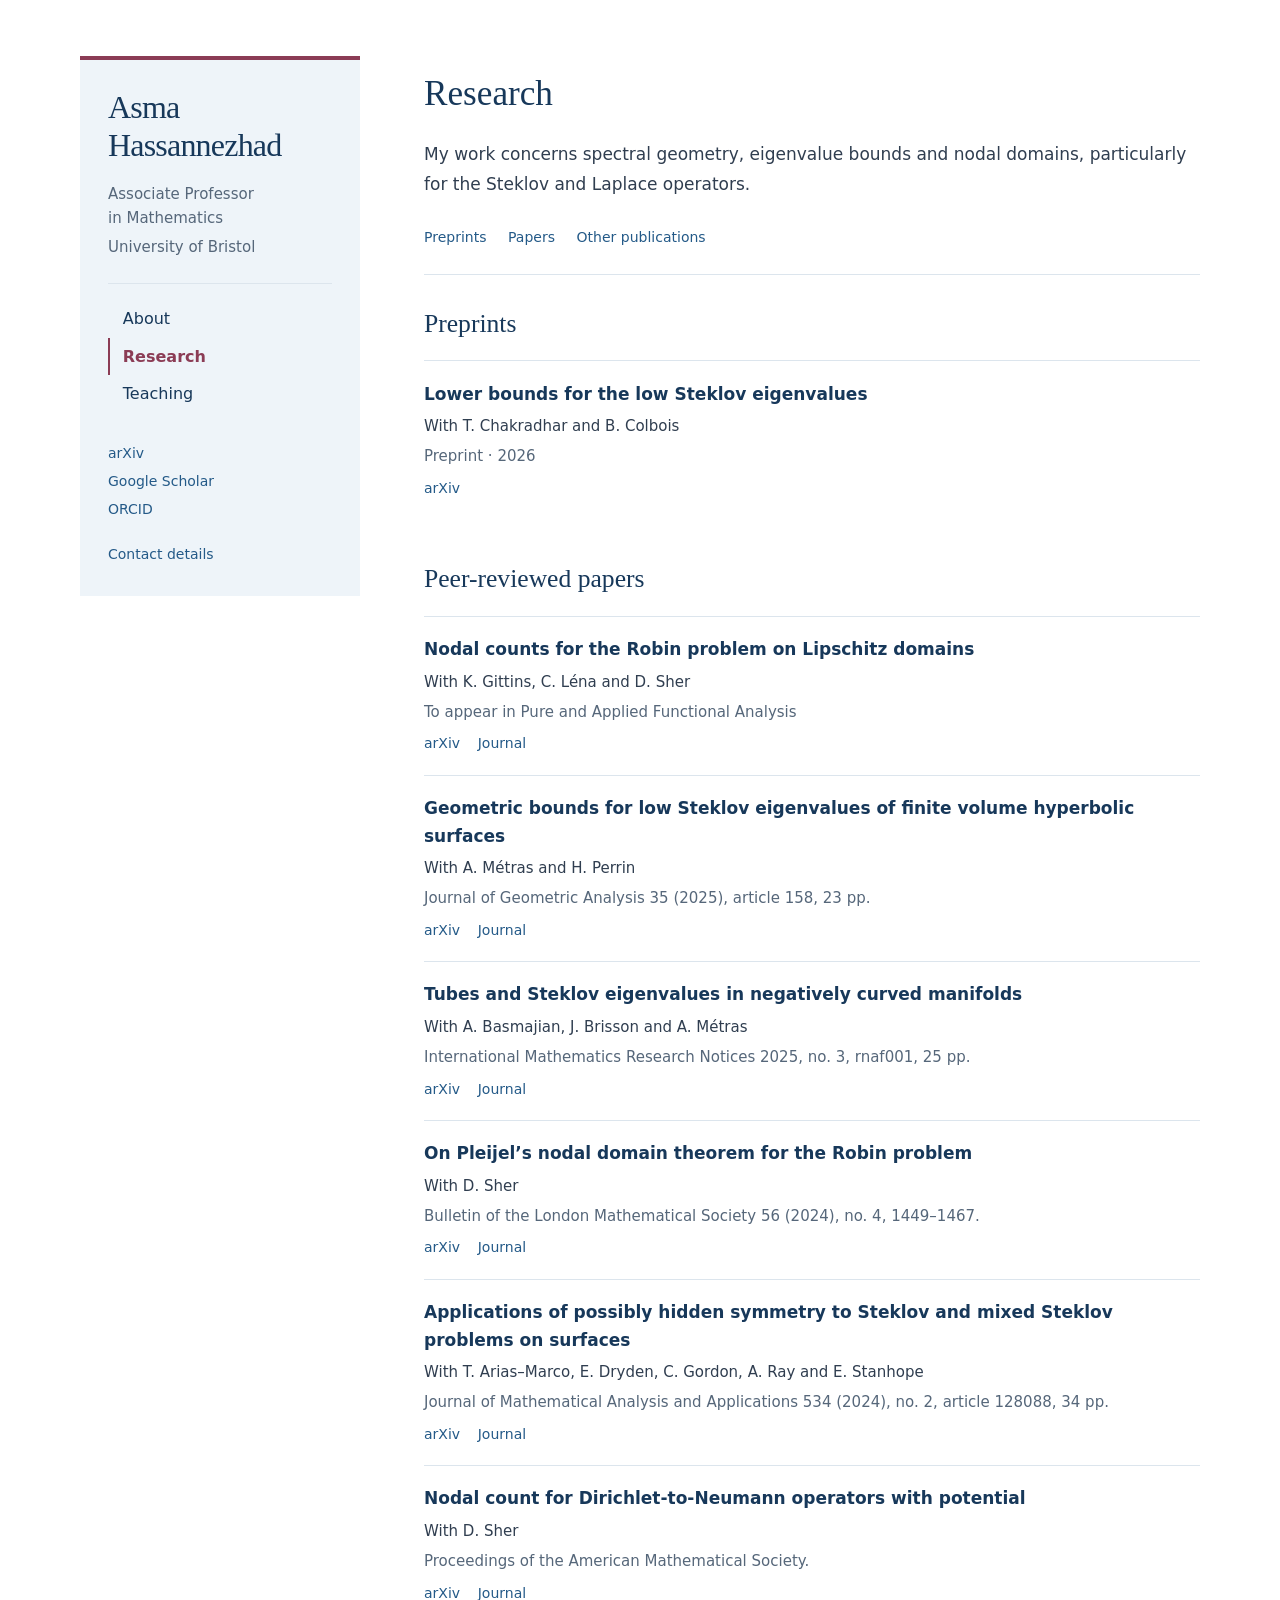
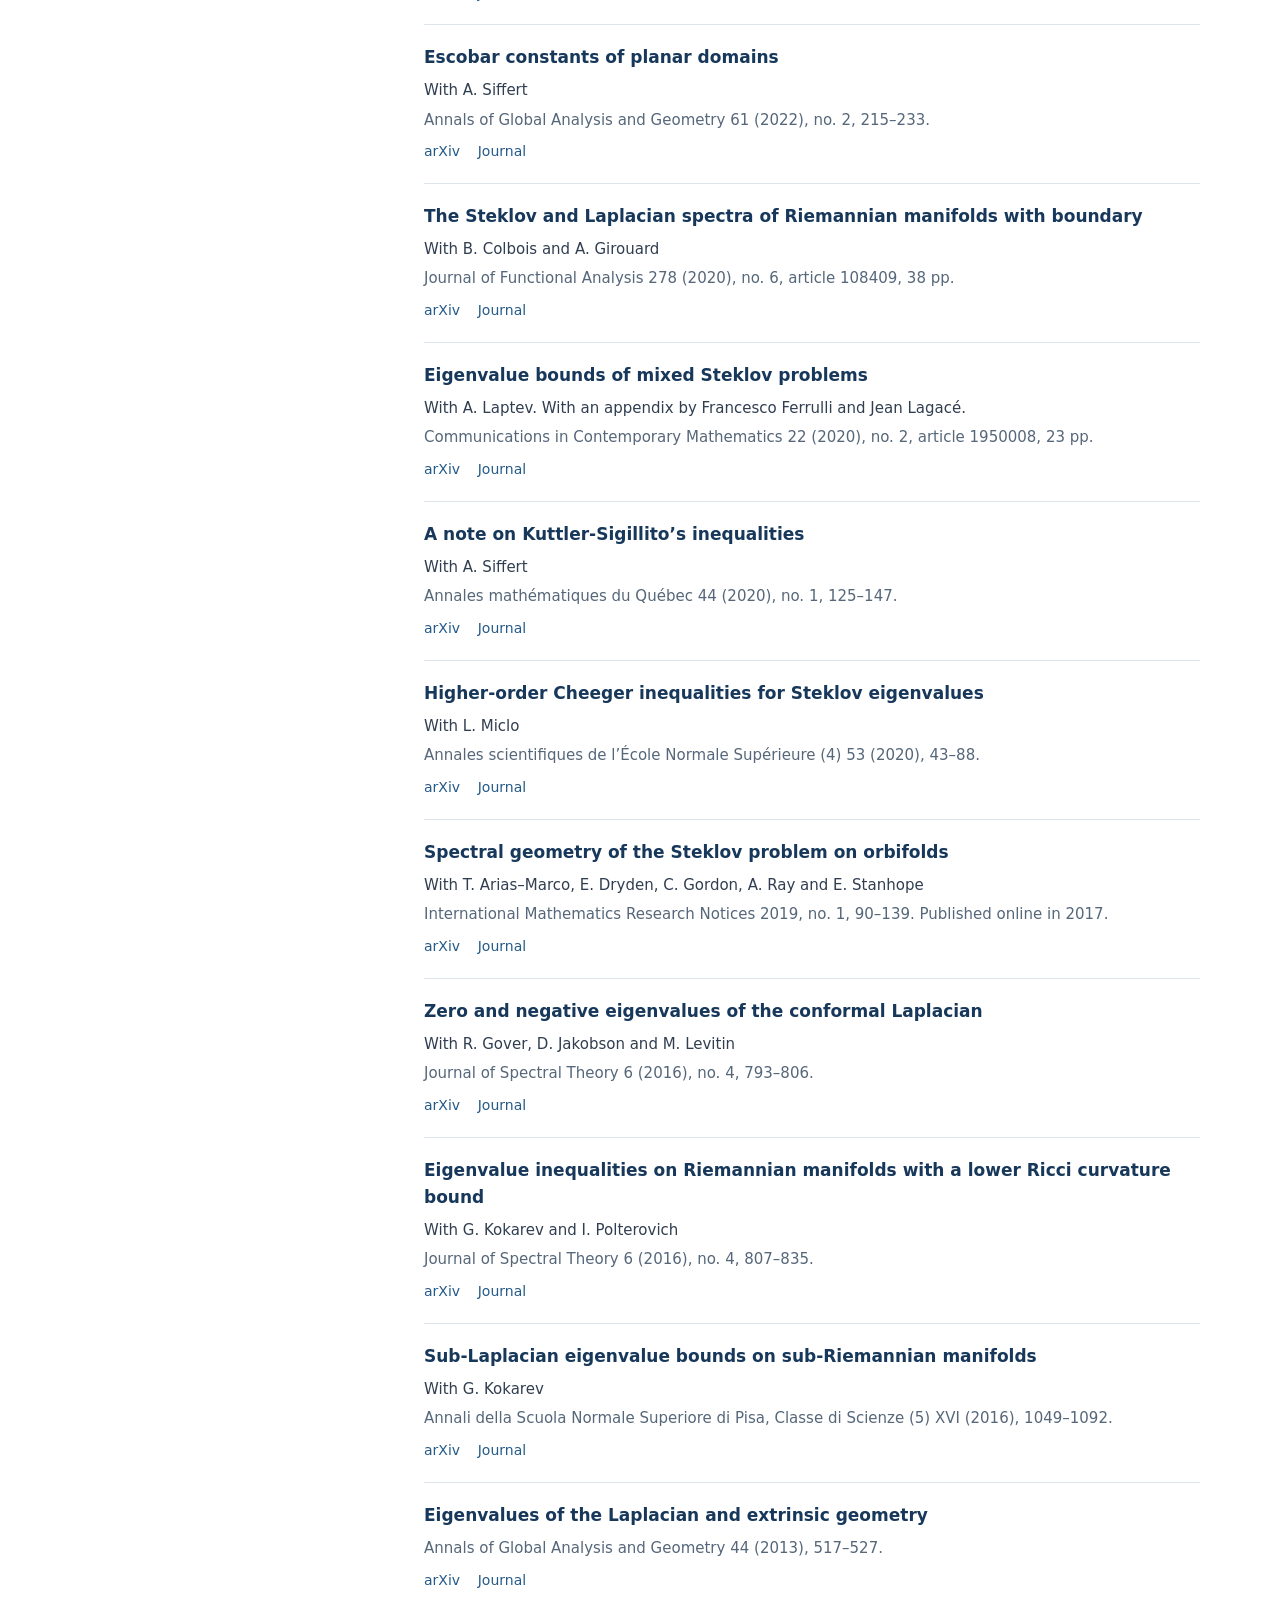
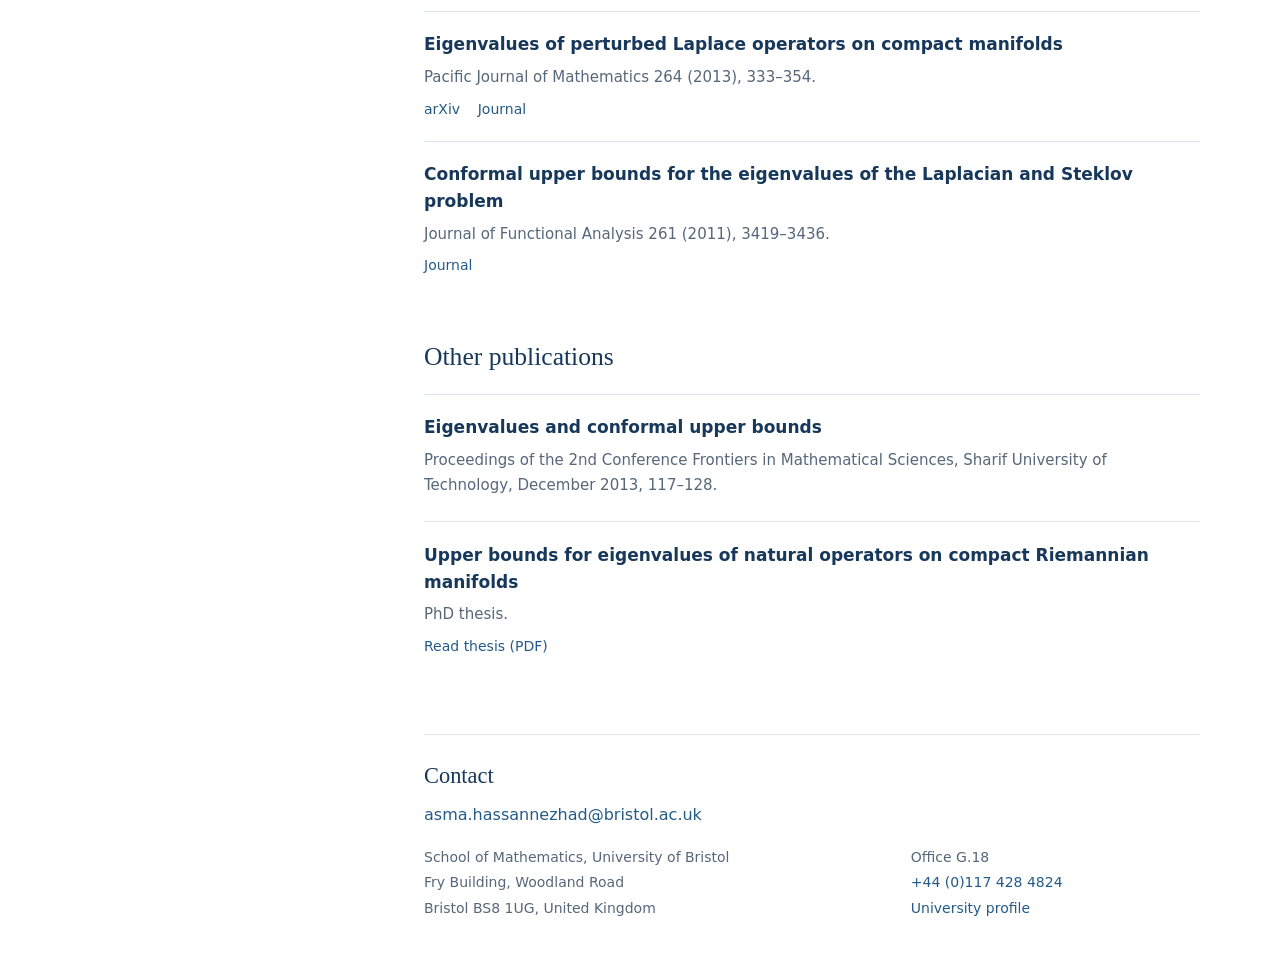
==== index.html @ a3290801 "Revise title and meta tags in index.html Updated the title and meta description for the research pag" ====
<!doctype html>
<html lang="en-GB">
<head>
  <meta charset="utf-8">
  <meta name="viewport" content="width=device-width, initial-scale=1">
  <title>Research — Asma Hassannezhad</title>
  <meta name="description" content="Publications by Asma Hassannezhad on spectral geometry, Steklov eigenvalues, Laplace eigenvalues and nodal domains.">
  <meta name="author" content="Asma Hassannezhad">
  <meta name="theme-color" content="#ffffff">
  <meta property="og:type" content="website">
  <meta property="og:title" content="Research — Asma Hassannezhad">
  <meta property="og:description" content="Publications by Asma Hassannezhad on spectral geometry, Steklov eigenvalues, Laplace eigenvalues and nodal domains.">
  <link rel="stylesheet" href="../assets/style.css">
</head>
<body>
  <a class="skip-link" href="#main">Skip to content</a>
  <div class="layout">
    <!-- IDENTITY AND NAVIGATION: keep this section consistent on all three pages. -->
    <header class="sidebar">
      <div class="identity-copy">
      <a class="site-name" href="../index.html">Asma <br>Hassannezhad</a>
      <p class="position">Associate Professor <br>in Mathematics</p>
      <p class="affiliation">University of Bristol</p>
      </div>
      <nav class="site-nav" aria-label="Main navigation">
          <a href="../index.html">About</a>
          <a href="../research/index.html" aria-current="page">Research</a>
          <a href="../teaching/index.html">Teaching</a>
      </nav>
      <div class="academic-links">
        <a href="https://arxiv.org/search/?searchtype=author&amp;query=Hassannezhad%2C+A">arXiv</a>
        <a href="https://scholar.google.com/citations?user=qh0MPaoAAAAJ&amp;hl=en">Google Scholar</a>
        <a href="https://orcid.org/0000-0002-5524-7073">ORCID</a>
      </div>
      <a class="sidebar-contact" href="#contact">Contact details</a>
    </header>
    <div class="main-column">
      <main id="main">
        <div class="page-heading">
          <h1>Research</h1>
          <p>My work concerns spectral geometry, eigenvalue bounds and nodal domains, particularly for the Steklov and Laplace operators.</p>
        </div>
        <nav class="page-index" aria-label="Research sections">
          <a href="#preprints">Preprints</a>
          <a href="#publications">Papers</a>
          <a href="#other">Other publications</a>
        </nav>
<section class="paper-group" id="preprints">
<h2>Preprints</h2>
<ul class="paper-list"><!-- PUBLICATION: duplicate this li to add a paper. -->
<li class="paper">
<h3>Lower bounds for the low Steklov eigenvalues</h3>
<p class="authors">With T. Chakradhar and B. Colbois</p>
<p class="venue">Preprint · 2026</p>
<div class="paper-links"><a href="https://arxiv.org/abs/2605.30254">arXiv</a></div>
</li>
</ul>
</section>
<section class="paper-group" id="publications">
<h2>Peer-reviewed papers</h2>
<ul class="paper-list"><!-- PUBLICATION: duplicate this li to add a paper. -->
<li class="paper">
<h3>Nodal counts for the Robin problem on Lipschitz domains</h3>
<p class="authors">With K. Gittins, C. Léna and D. Sher</p>
<p class="venue">To appear in Pure and Applied Functional Analysis</p>
<div class="paper-links"><a href="https://arxiv.org/abs/2411.11427">arXiv</a> <a href="https://yokohamapublishers.jp/online2/oppafa/vol11/p879.html">Journal</a></div>
</li><!-- PUBLICATION: duplicate this li to add a paper. -->
<li class="paper">
<h3>Geometric bounds for low Steklov eigenvalues of finite volume hyperbolic surfaces</h3>
<p class="authors">With A. Métras and H. Perrin</p>
<p class="venue">Journal of Geometric Analysis 35 (2025), article 158, 23 pp.</p>
<div class="paper-links"><a href="https://arxiv.org/abs/2408.04534">arXiv</a> <a href="https://doi.org/10.1007/s12220-025-01990-w">Journal</a></div>
</li><!-- PUBLICATION: duplicate this li to add a paper. -->
<li class="paper">
<h3>Tubes and Steklov eigenvalues in negatively curved manifolds</h3>
<p class="authors">With A. Basmajian, J. Brisson and A. Métras</p>
<p class="venue">International Mathematics Research Notices 2025, no. 3, rnaf001, 25 pp.</p>
<div class="paper-links"><a href="https://arxiv.org/abs/2312.12180">arXiv</a> <a href="https://doi.org/10.1093/imrn/rnaf001">Journal</a></div>
</li><!-- PUBLICATION: duplicate this li to add a paper. -->
<li class="paper">
<h3>On Pleijel’s nodal domain theorem for the Robin problem</h3>
<p class="authors">With D. Sher</p>
<p class="venue">Bulletin of the London Mathematical Society 56 (2024), no. 4, 1449–1467.</p>
<div class="paper-links"><a href="https://arxiv.org/abs/2303.08094">arXiv</a> <a href="https://doi.org/10.1112/blms.13005">Journal</a></div>
</li><!-- PUBLICATION: duplicate this li to add a paper. -->
<li class="paper">
<h3>Applications of possibly hidden symmetry to Steklov and mixed Steklov problems on surfaces</h3>
<p class="authors">With T. Arias–Marco, E. Dryden, C. Gordon, A. Ray and E. Stanhope</p>
<p class="venue">Journal of Mathematical Analysis and Applications 534 (2024), no. 2, article 128088, 34 pp.</p>
<div class="paper-links"><a href="https://arxiv.org/abs/2301.09010">arXiv</a> <a href="https://doi.org/10.1016/j.jmaa.2024.128088">Journal</a></div>
</li><!-- PUBLICATION: duplicate this li to add a paper. -->
<li class="paper">
<h3>Nodal count for Dirichlet-to-Neumann operators with potential</h3>
<p class="authors">With D. Sher</p>
<p class="venue">Proceedings of the American Mathematical Society.</p>
<div class="paper-links"><a href="https://arxiv.org/abs/2107.03370">arXiv</a> <a href="https://doi.org/10.1090/proc/16207">Journal</a></div>
</li><!-- PUBLICATION: duplicate this li to add a paper. -->
<li class="paper">
<h3>Escobar constants of planar domains</h3>
<p class="authors">With A. Siffert</p>
<p class="venue">Annals of Global Analysis and Geometry 61 (2022), no. 2, 215–233.</p>
<div class="paper-links"><a href="https://arxiv.org/abs/1905.07634">arXiv</a> <a href="https://doi.org/10.1007/s10455-021-09805-1">Journal</a></div>
</li><!-- PUBLICATION: duplicate this li to add a paper. -->
<li class="paper">
<h3>The Steklov and Laplacian spectra of Riemannian manifolds with boundary</h3>
<p class="authors">With B. Colbois and A. Girouard</p>
<p class="venue">Journal of Functional Analysis 278 (2020), no. 6, article 108409, 38 pp.</p>
<div class="paper-links"><a href="https://arxiv.org/abs/1810.00711">arXiv</a> <a href="https://doi.org/10.1016/j.jfa.2019.108409">Journal</a></div>
</li><!-- PUBLICATION: duplicate this li to add a paper. -->
<li class="paper">
<h3>Eigenvalue bounds of mixed Steklov problems</h3>
<p class="authors">With A. Laptev. With an appendix by Francesco Ferrulli and Jean Lagacé.</p>
<p class="venue">Communications in Contemporary Mathematics 22 (2020), no. 2, article 1950008, 23 pp.</p>
<div class="paper-links"><a href="https://arxiv.org/abs/1712.00753">arXiv</a> <a href="https://doi.org/10.1142/S0219199719500081">Journal</a></div>
</li><!-- PUBLICATION: duplicate this li to add a paper. -->
<li class="paper">
<h3>A note on Kuttler-Sigillito’s inequalities</h3>
<p class="authors">With A. Siffert</p>
<p class="venue">Annales mathématiques du Québec 44 (2020), no. 1, 125–147.</p>
<div class="paper-links"><a href="https://arxiv.org/abs/1709.09841">arXiv</a> <a href="https://doi.org/10.1007/s40316-019-00113-6">Journal</a></div>
</li><!-- PUBLICATION: duplicate this li to add a paper. -->
<li class="paper">
<h3>Higher-order Cheeger inequalities for Steklov eigenvalues</h3>
<p class="authors">With L. Miclo</p>
<p class="venue">Annales scientifiques de l’École Normale Supérieure (4) 53 (2020), 43–88.</p>
<div class="paper-links"><a href="https://arxiv.org/abs/1705.08643">arXiv</a> <a href="https://doi.org/10.24033/asens.2417">Journal</a></div>
</li><!-- PUBLICATION: duplicate this li to add a paper. -->
<li class="paper">
<h3>Spectral geometry of the Steklov problem on orbifolds</h3>
<p class="authors">With T. Arias–Marco, E. Dryden, C. Gordon, A. Ray and E. Stanhope</p>
<p class="venue">International Mathematics Research Notices 2019, no. 1, 90–139. Published online in 2017.</p>
<div class="paper-links"><a href="https://arxiv.org/abs/1609.05142">arXiv</a> <a href="https://doi.org/10.1093/imrn/rnx117">Journal</a></div>
</li><!-- PUBLICATION: duplicate this li to add a paper. -->
<li class="paper">
<h3>Zero and negative eigenvalues of the conformal Laplacian</h3>
<p class="authors">With R. Gover, D. Jakobson and M. Levitin</p>
<p class="venue">Journal of Spectral Theory 6 (2016), no. 4, 793–806.</p>
<div class="paper-links"><a href="https://arxiv.org/abs/1511.08524">arXiv</a> <a href="https://doi.org/10.4171/JST/142">Journal</a></div>
</li><!-- PUBLICATION: duplicate this li to add a paper. -->
<li class="paper">
<h3>Eigenvalue inequalities on Riemannian manifolds with a lower Ricci curvature bound</h3>
<p class="authors">With G. Kokarev and I. Polterovich</p>
<p class="venue">Journal of Spectral Theory 6 (2016), no. 4, 807–835.</p>
<div class="paper-links"><a href="https://arxiv.org/abs/1510.07281">arXiv</a> <a href="https://doi.org/10.4171/JST/143">Journal</a></div>
</li><!-- PUBLICATION: duplicate this li to add a paper. -->
<li class="paper">
<h3>Sub-Laplacian eigenvalue bounds on sub-Riemannian manifolds</h3>
<p class="authors">With G. Kokarev</p>
<p class="venue">Annali della Scuola Normale Superiore di Pisa, Classe di Scienze (5) XVI (2016), 1049–1092.</p>
<div class="paper-links"><a href="https://arxiv.org/abs/1407.0358">arXiv</a> <a href="https://doi.org/10.2422/2036-2145.201409_005">Journal</a></div>
</li><!-- PUBLICATION: duplicate this li to add a paper. -->
<li class="paper">
<h3>Eigenvalues of the Laplacian and extrinsic geometry</h3>
<p class="venue">Annals of Global Analysis and Geometry 44 (2013), 517–527.</p>
<div class="paper-links"><a href="https://arxiv.org/abs/1210.7714">arXiv</a> <a href="https://doi.org/10.1007/s10455-013-9379-8">Journal</a></div>
</li><!-- PUBLICATION: duplicate this li to add a paper. -->
<li class="paper">
<h3>Eigenvalues of perturbed Laplace operators on compact manifolds</h3>
<p class="venue">Pacific Journal of Mathematics 264 (2013), 333–354.</p>
<div class="paper-links"><a href="https://arxiv.org/abs/1210.7713">arXiv</a> <a href="https://doi.org/10.2140/pjm.2013.264.333">Journal</a></div>
</li><!-- PUBLICATION: duplicate this li to add a paper. -->
<li class="paper">
<h3>Conformal upper bounds for the eigenvalues of the Laplacian and Steklov problem</h3>
<p class="venue">Journal of Functional Analysis 261 (2011), 3419–3436.</p>
<div class="paper-links"><a href="https://doi.org/10.1016/j.jfa.2011.08.003">Journal</a></div>
</li>
</ul>
</section>
<section class="paper-group" id="other">
<h2>Other publications</h2>
<ul class="paper-list">
<!-- PUBLICATION: duplicate this li to add a paper. -->
<li class="paper">
<h3>Eigenvalues and conformal upper bounds</h3>
<p class="venue">Proceedings of the 2nd Conference Frontiers in Mathematical Sciences, Sharif University of Technology, December 2013, 117–128.</p>
</li>
<!-- PUBLICATION: duplicate this li to add a paper. -->
<li class="paper">
<h3>Upper bounds for eigenvalues of natural operators on compact Riemannian manifolds</h3>
<p class="venue">PhD thesis.</p>
<div class="paper-links"><a href="http://doc.rero.ch/record/30550/files/00002282.pdf">Read thesis (PDF)</a>
</div>
</li>
</ul>
</section>
</main>
      <!-- CONTACT: update this section on all three pages if your details change. -->
      <footer class="contact" id="contact">
        <h2>Contact</h2>
        <a class="email" href="mailto:asma.hassannezhad@bristol.ac.uk">asma.hassannezhad@bristol.ac.uk</a>
        <div class="contact-details">
          <address>School of Mathematics, University of Bristol<br>Fry Building, Woodland Road<br>Bristol BS8 1UG, United Kingdom</address>
          <p>Office G.18<br><a href="tel:+441174284824">+44 (0)117 428 4824</a><br><a href="https://research-information.bris.ac.uk/en/persons/asma-hassannezhad/">University profile</a></p>
        </div>
      </footer>
    </div>
  </div>
</body>
</html>
---- assets/style.css ----
/* Simple academic website. Customise colours and typography here. */
:root {
  --text: #303e50;
  --heading: #17385a;
  --muted: #56677a;
  --link: #245a88;
  --line: #dce5ed;
  --accent: #8b3c55;
  --sidebar: #eef4f9;
  --body-font: system-ui, -apple-system, BlinkMacSystemFont, "Segoe UI", sans-serif;
  --heading-font: Georgia, "Times New Roman", serif;
}

* { box-sizing: border-box; }
html { scroll-padding-top: 2rem; }
body {
  margin: 0;
  background: #fff;
  color: var(--text);
  font-family: var(--body-font);
  font-size: 1rem;
  line-height: 1.75;
  -webkit-font-smoothing: antialiased;
}
a { color: var(--link); text-decoration: none; text-underline-offset: .2em; }
a:hover { text-decoration: underline; }
a:focus-visible { outline: 2px solid var(--link); outline-offset: 4px; }
p { margin: 0 0 1.15rem; }
h1, h2, h3 { margin-top: 0; color: var(--heading); }
h1, h2 { font-family: var(--heading-font); font-weight: 400; }
h1 { font-size: 2.2rem; line-height: 1.25; margin-bottom: 1.5rem; }
h2 { font-size: 1.6rem; line-height: 1.35; margin-bottom: 1.2rem; }
h3 { font-size: 1.0625rem; line-height: 1.6; font-weight: 600; }
strong { font-weight: 600; }
ul { margin: 0; padding: 0; list-style: none; }
address { font-style: normal; }
.layout {
  width: min(1120px, calc(100% - 4rem));
  margin: 0 auto;
  display: grid;
  grid-template-columns: 280px minmax(0, 1fr);
  column-gap: 64px;
  padding: 56px 0 48px;
}
.sidebar { align-self: start; position: sticky; top: 24px; padding: 28px; background: var(--sidebar); border-top: 4px solid var(--accent); }
.main-column > main { padding-top: 16px; }
.site-name {
  display: block;
  color: var(--heading);
  font-family: var(--heading-font);
  font-size: 2rem;
  line-height: 1.2;
  letter-spacing: -.025em;
  overflow-wrap: anywhere;
  margin-bottom: 1.1rem;
}
.site-name:hover { text-decoration: none; color: var(--link); }
.position, .affiliation { font-size: .9375rem; line-height: 1.6; color: var(--muted); }
.position { margin-bottom: .3rem; }
.affiliation { margin-bottom: 0; }
.site-nav {
  border-top: 1px solid var(--line);
  margin-top: 1.5rem;
  padding-top: 1rem;
  display: flex;
  flex-direction: column;
  align-items: flex-start;
}
.site-nav a { color: var(--heading); padding: .3rem .8rem; border-left: 2px solid transparent; }
.site-nav a[aria-current="page"] {
  color: var(--accent);
  font-weight: 600;
  text-decoration: none;
  border-left-color: var(--accent);
}
.academic-links { display: flex; flex-direction: column; align-items: flex-start; margin-top: 1.6rem; font-size: .875rem; line-height: 2; }
.sidebar-contact { display: inline-block; margin-top: 1.2rem; font-size: .875rem; }
.main-column { min-width: 0; }
.introduction { margin-bottom: 2.8rem; }
.introduction p { font-size: 1.0625rem; }
.home-section { margin-top: 2.5rem; }
.section-heading { display: flex; align-items: baseline; justify-content: space-between; gap: 1rem; }
.section-heading > a { font-size: .875rem; flex-shrink: 0; }
.recent-papers { border-top: 1px solid var(--line); }
.recent-papers li { display: grid; grid-template-columns: 45px minmax(0, 1fr); gap: 1.2rem; padding: 1.1rem 0; border-bottom: 1px solid var(--line); }
.paper-year { font-size: .875rem; color: var(--accent); padding-top: .15rem; }
.recent-papers h3 { margin-bottom: .35rem; }
.recent-papers p { font-size: .9375rem; color: var(--muted); margin: 0; line-height: 1.6; }
.publication-status { font-style: italic; color: var(--accent); }
.page-heading { margin-bottom: 1.6rem; }
.page-heading p { font-size: 1.0625rem; }
.page-index { display: flex; flex-wrap: wrap; gap: .5rem 1.35rem; padding-bottom: 1.5rem; margin-bottom: 2rem; border-bottom: 1px solid var(--line); font-size: .875rem; }
.paper-group { margin-bottom: 2.7rem; }
.paper-group:last-child { margin-bottom: 0; }
.paper { padding: 1.2rem 0; border-top: 1px solid var(--line); }
.paper h3 { margin-bottom: .4rem; }
.paper p { font-size: .9375rem; line-height: 1.65; margin-bottom: .3rem; }
.paper .venue { color: var(--muted); }
.paper-links { display: flex; gap: 1.1rem; flex-wrap: wrap; font-size: .875rem; margin-top: .45rem; }
.course { display: grid; grid-template-columns: 80px minmax(0, 1fr); gap: 1.25rem; border-top: 1px solid var(--line); padding: 1rem 0; }
.teaching-period + .teaching-period { margin-top: 1.25rem; }
.teaching-label { color: #626970; font-size: .875rem; line-height: 1.6; font-weight: 400; margin-bottom: .35rem; }
.current-course { color: var(--heading); font-size: 1.0625rem; font-weight: 600; margin-bottom: 0; }
.past-courses { color: var(--text); font-size: 1rem; font-weight: 400; margin-bottom: 0; }
.course h3, .course h4 { margin: 0 0 .15rem; color: var(--heading); font-size: 1.0625rem; line-height: 1.6; font-weight: 600; }
.course p { font-size: .9375rem; color: var(--muted); margin: 0; }
.course-date { font-size: .875rem; color: var(--muted); margin-bottom: .4rem; }
.mini-course { padding: 1.3rem 0; border-top: 1px solid var(--line); }
.mini-course h3 { margin-bottom: .6rem; }
.mini-course p { margin-bottom: .6rem; font-size: .9375rem; }
.mini-course .course-date { font-size: .875rem; }
.mini-course > a { font-size: .9375rem; }
.mini-meta { color: var(--muted); }
.contact { border-top: 1px solid var(--line); margin-top: 3.5rem; padding-top: 1.6rem; }
.contact h2 { font-size: 1.4rem; margin-bottom: .65rem; }
.email { display: inline-block; margin-bottom: 1rem; overflow-wrap: anywhere; }
.contact-details { display: grid; grid-template-columns: 1.6fr 1fr; gap: 1.5rem; font-size: .875rem; line-height: 1.8; color: var(--muted); }
.contact-details p { margin: 0; }
.skip-link { position: absolute; top: -10rem; left: 1rem; padding: .5rem 1rem; background: var(--heading); color: #fff; z-index: 5; }
.skip-link:focus { top: 1rem; }

@media (max-width: 900px) {
  .layout { width: calc(100% - 3rem); grid-template-columns: 248px minmax(0, 1fr); gap: 32px; padding-top: 36px; }
  .sidebar { padding: 22px; }
  .site-name { font-size: 1.8rem; }
  .contact-details { grid-template-columns: 1fr; gap: .85rem; }
}
@media (max-width: 680px) {
  .layout { display: block; width: calc(100% - 2rem); padding-top: 20px; }
  .sidebar { position: static; padding: 20px; margin-bottom: 1.5rem; display: grid; grid-template-columns: minmax(0, 1fr); column-gap: 16px; }
  .identity-copy { align-self: center; }
  .site-nav, .academic-links, .sidebar-contact { grid-column: 1 / -1; }
  .main-column > main { padding-top: 0; }
  .site-name { font-size: 1.7rem; margin-bottom: .7rem; }
  .position br { display: none; }
  .position { margin-bottom: .15rem; }
  .site-nav { flex-direction: row; gap: 1.25rem; border-top: 1px solid var(--line); margin-top: 1rem; padding-top: .7rem; flex-wrap: wrap; }
  .site-nav a { min-height: 40px; padding: .3rem 0; border-left: 0; border-bottom: 2px solid transparent; }
  .site-nav a[aria-current="page"] { border-bottom-color: var(--accent); }
  .academic-links { flex-direction: row; gap: .5rem 1.3rem; flex-wrap: wrap; margin-top: .5rem; }
  .sidebar-contact { margin-top: .4rem; }
  h1 { font-size: 1.85rem; }
  h2 { font-size: 1.45rem; }
  .introduction { margin-bottom: 2rem; }
  .recent-papers li { gap: .85rem; grid-template-columns: 40px minmax(0, 1fr); }
  .contact { margin-top: 2.5rem; }
}
@media (max-width: 380px) {
  .sidebar { grid-template-columns: minmax(0, 1fr); gap: 12px; padding: 16px; }
  .site-name { font-size: 1.5rem; }
  .section-heading { display: block; margin-bottom: 1rem; }
  .section-heading h2 { margin-bottom: .35rem; }
  .course { grid-template-columns: 1fr; gap: .2rem; }
}
@media (max-height: 820px) {
  .sidebar { position: static; }
}
@media print {
  .layout { display: block; width: 100%; padding: 0; }
  .sidebar { position: static; margin-bottom: 2rem; background: none; padding: 0; border: 0; }
  .site-name br { display: none; }
  .site-nav, .academic-links, .sidebar-contact, .page-index { display: none; }
  .paper, .mini-course, .course { break-inside: avoid; }
  a { color: inherit; }
}
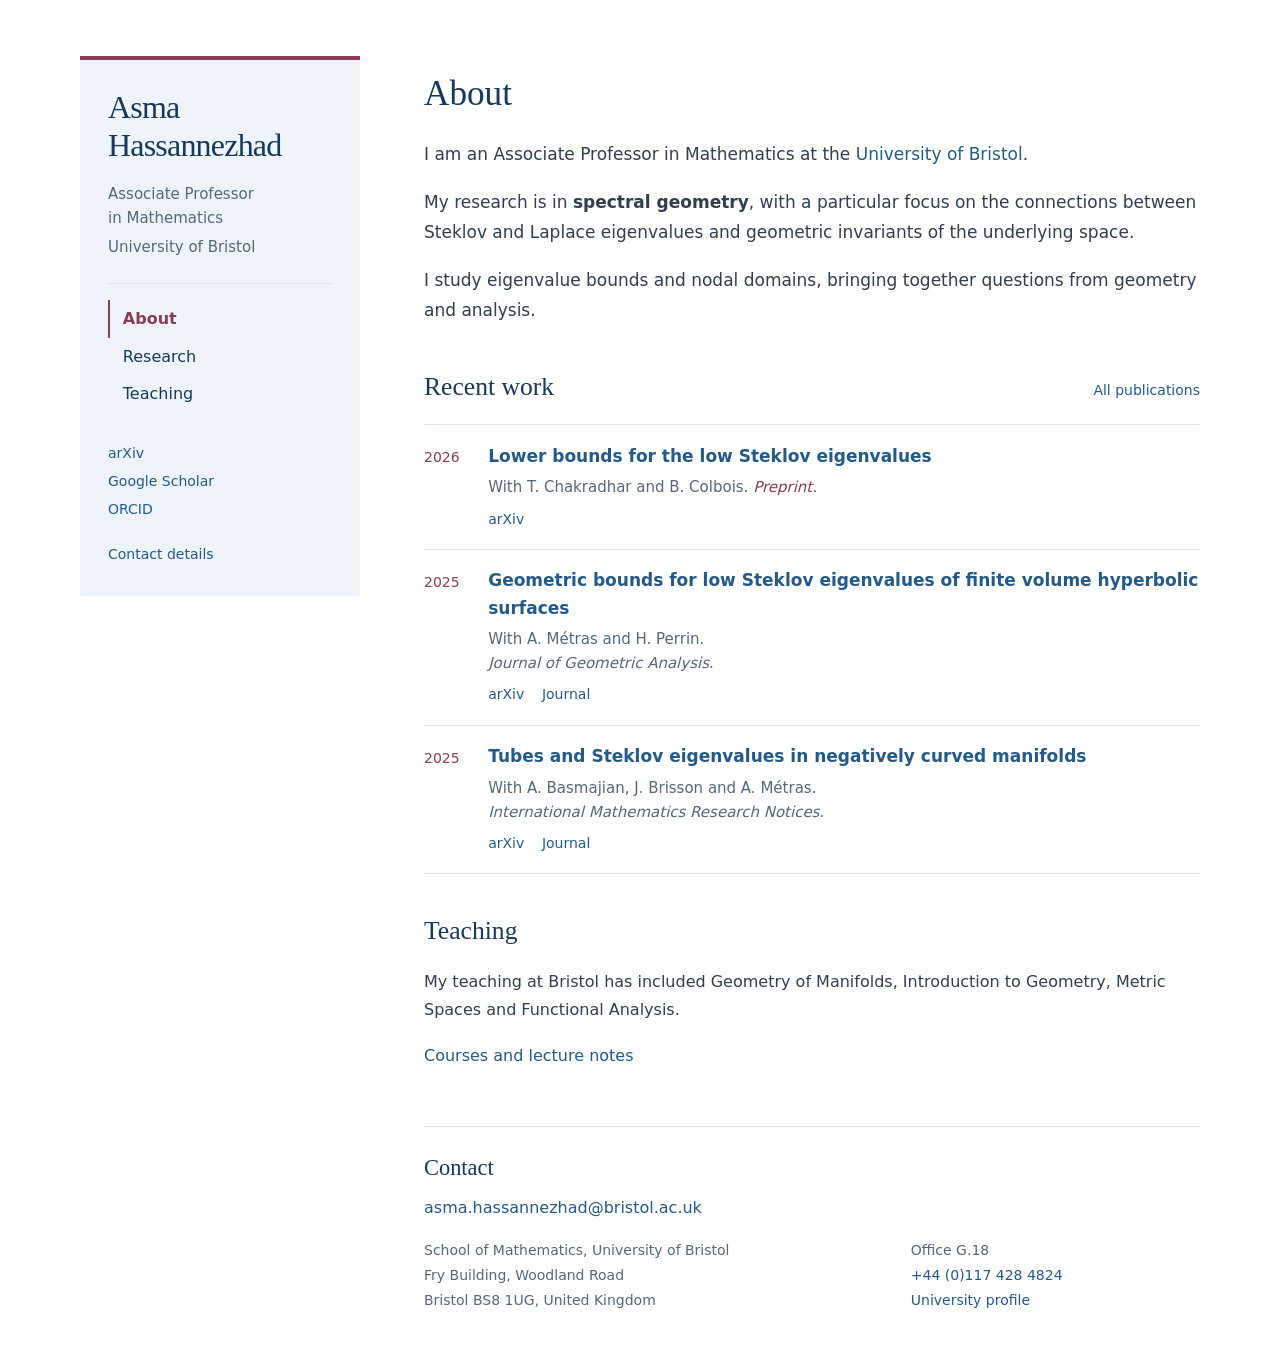
==== commit 77844f1e: "Update title and meta description in index.html" ====
--- a/index.html
+++ b/index.html
@@ -3,14 +3,14 @@
 <head>
   <meta charset="utf-8">
   <meta name="viewport" content="width=device-width, initial-scale=1">
-  <title>Research — Asma Hassannezhad</title>
-  <meta name="description" content="Publications by Asma Hassannezhad on spectral geometry, Steklov eigenvalues, Laplace eigenvalues and nodal domains.">
+  <title>Asma Hassannezhad — Mathematics, University of Bristol</title>
+  <meta name="description" content="Asma Hassannezhad is an Associate Professor in Mathematics at the University of Bristol, working in spectral geometry.">
   <meta name="author" content="Asma Hassannezhad">
   <meta name="theme-color" content="#ffffff">
   <meta property="og:type" content="website">
-  <meta property="og:title" content="Research — Asma Hassannezhad">
-  <meta property="og:description" content="Publications by Asma Hassannezhad on spectral geometry, Steklov eigenvalues, Laplace eigenvalues and nodal domains.">
-  <link rel="stylesheet" href="../assets/style.css">
+  <meta property="og:title" content="Asma Hassannezhad — Mathematics, University of Bristol">
+  <meta property="og:description" content="Asma Hassannezhad is an Associate Professor in Mathematics at the University of Bristol, working in spectral geometry.">
+  <link rel="stylesheet" href="assets/style.css">
 </head>
 <body>
   <a class="skip-link" href="#main">Skip to content</a>
@@ -18,14 +18,14 @@
     <!-- IDENTITY AND NAVIGATION: keep this section consistent on all three pages. -->
     <header class="sidebar">
       <div class="identity-copy">
-      <a class="site-name" href="../index.html">Asma <br>Hassannezhad</a>
+      <a class="site-name" href="index.html">Asma <br>Hassannezhad</a>
       <p class="position">Associate Professor <br>in Mathematics</p>
       <p class="affiliation">University of Bristol</p>
       </div>
       <nav class="site-nav" aria-label="Main navigation">
-          <a href="../index.html">About</a>
-          <a href="../research/index.html" aria-current="page">Research</a>
-          <a href="../teaching/index.html">Teaching</a>
+          <a href="index.html" aria-current="page">About</a>
+          <a href="research/index.html">Research</a>
+          <a href="teaching/index.html">Teaching</a>
       </nav>
       <div class="academic-links">
         <a href="https://arxiv.org/search/?searchtype=author&amp;query=Hassannezhad%2C+A">arXiv</a>
@@ -36,154 +36,39 @@
     </header>
     <div class="main-column">
       <main id="main">
-        <div class="page-heading">
-          <h1>Research</h1>
-          <p>My work concerns spectral geometry, eigenvalue bounds and nodal domains, particularly for the Steklov and Laplace operators.</p>
-        </div>
-        <nav class="page-index" aria-label="Research sections">
-          <a href="#preprints">Preprints</a>
-          <a href="#publications">Papers</a>
-          <a href="#other">Other publications</a>
-        </nav>
-<section class="paper-group" id="preprints">
-<h2>Preprints</h2>
-<ul class="paper-list"><!-- PUBLICATION: duplicate this li to add a paper. -->
-<li class="paper">
-<h3>Lower bounds for the low Steklov eigenvalues</h3>
-<p class="authors">With T. Chakradhar and B. Colbois</p>
-<p class="venue">Preprint · 2026</p>
-<div class="paper-links"><a href="https://arxiv.org/abs/2605.30254">arXiv</a></div>
-</li>
-</ul>
-</section>
-<section class="paper-group" id="publications">
-<h2>Peer-reviewed papers</h2>
-<ul class="paper-list"><!-- PUBLICATION: duplicate this li to add a paper. -->
-<li class="paper">
-<h3>Nodal counts for the Robin problem on Lipschitz domains</h3>
-<p class="authors">With K. Gittins, C. Léna and D. Sher</p>
-<p class="venue">To appear in Pure and Applied Functional Analysis</p>
-<div class="paper-links"><a href="https://arxiv.org/abs/2411.11427">arXiv</a> <a href="https://yokohamapublishers.jp/online2/oppafa/vol11/p879.html">Journal</a></div>
-</li><!-- PUBLICATION: duplicate this li to add a paper. -->
-<li class="paper">
-<h3>Geometric bounds for low Steklov eigenvalues of finite volume hyperbolic surfaces</h3>
-<p class="authors">With A. Métras and H. Perrin</p>
-<p class="venue">Journal of Geometric Analysis 35 (2025), article 158, 23 pp.</p>
-<div class="paper-links"><a href="https://arxiv.org/abs/2408.04534">arXiv</a> <a href="https://doi.org/10.1007/s12220-025-01990-w">Journal</a></div>
-</li><!-- PUBLICATION: duplicate this li to add a paper. -->
-<li class="paper">
-<h3>Tubes and Steklov eigenvalues in negatively curved manifolds</h3>
-<p class="authors">With A. Basmajian, J. Brisson and A. Métras</p>
-<p class="venue">International Mathematics Research Notices 2025, no. 3, rnaf001, 25 pp.</p>
-<div class="paper-links"><a href="https://arxiv.org/abs/2312.12180">arXiv</a> <a href="https://doi.org/10.1093/imrn/rnaf001">Journal</a></div>
-</li><!-- PUBLICATION: duplicate this li to add a paper. -->
-<li class="paper">
-<h3>On Pleijel’s nodal domain theorem for the Robin problem</h3>
-<p class="authors">With D. Sher</p>
-<p class="venue">Bulletin of the London Mathematical Society 56 (2024), no. 4, 1449–1467.</p>
-<div class="paper-links"><a href="https://arxiv.org/abs/2303.08094">arXiv</a> <a href="https://doi.org/10.1112/blms.13005">Journal</a></div>
-</li><!-- PUBLICATION: duplicate this li to add a paper. -->
-<li class="paper">
-<h3>Applications of possibly hidden symmetry to Steklov and mixed Steklov problems on surfaces</h3>
-<p class="authors">With T. Arias–Marco, E. Dryden, C. Gordon, A. Ray and E. Stanhope</p>
-<p class="venue">Journal of Mathematical Analysis and Applications 534 (2024), no. 2, article 128088, 34 pp.</p>
-<div class="paper-links"><a href="https://arxiv.org/abs/2301.09010">arXiv</a> <a href="https://doi.org/10.1016/j.jmaa.2024.128088">Journal</a></div>
-</li><!-- PUBLICATION: duplicate this li to add a paper. -->
-<li class="paper">
-<h3>Nodal count for Dirichlet-to-Neumann operators with potential</h3>
-<p class="authors">With D. Sher</p>
-<p class="venue">Proceedings of the American Mathematical Society.</p>
-<div class="paper-links"><a href="https://arxiv.org/abs/2107.03370">arXiv</a> <a href="https://doi.org/10.1090/proc/16207">Journal</a></div>
-</li><!-- PUBLICATION: duplicate this li to add a paper. -->
-<li class="paper">
-<h3>Escobar constants of planar domains</h3>
-<p class="authors">With A. Siffert</p>
-<p class="venue">Annals of Global Analysis and Geometry 61 (2022), no. 2, 215–233.</p>
-<div class="paper-links"><a href="https://arxiv.org/abs/1905.07634">arXiv</a> <a href="https://doi.org/10.1007/s10455-021-09805-1">Journal</a></div>
-</li><!-- PUBLICATION: duplicate this li to add a paper. -->
-<li class="paper">
-<h3>The Steklov and Laplacian spectra of Riemannian manifolds with boundary</h3>
-<p class="authors">With B. Colbois and A. Girouard</p>
-<p class="venue">Journal of Functional Analysis 278 (2020), no. 6, article 108409, 38 pp.</p>
-<div class="paper-links"><a href="https://arxiv.org/abs/1810.00711">arXiv</a> <a href="https://doi.org/10.1016/j.jfa.2019.108409">Journal</a></div>
-</li><!-- PUBLICATION: duplicate this li to add a paper. -->
-<li class="paper">
-<h3>Eigenvalue bounds of mixed Steklov problems</h3>
-<p class="authors">With A. Laptev. With an appendix by Francesco Ferrulli and Jean Lagacé.</p>
-<p class="venue">Communications in Contemporary Mathematics 22 (2020), no. 2, article 1950008, 23 pp.</p>
-<div class="paper-links"><a href="https://arxiv.org/abs/1712.00753">arXiv</a> <a href="https://doi.org/10.1142/S0219199719500081">Journal</a></div>
-</li><!-- PUBLICATION: duplicate this li to add a paper. -->
-<li class="paper">
-<h3>A note on Kuttler-Sigillito’s inequalities</h3>
-<p class="authors">With A. Siffert</p>
-<p class="venue">Annales mathématiques du Québec 44 (2020), no. 1, 125–147.</p>
-<div class="paper-links"><a href="https://arxiv.org/abs/1709.09841">arXiv</a> <a href="https://doi.org/10.1007/s40316-019-00113-6">Journal</a></div>
-</li><!-- PUBLICATION: duplicate this li to add a paper. -->
-<li class="paper">
-<h3>Higher-order Cheeger inequalities for Steklov eigenvalues</h3>
-<p class="authors">With L. Miclo</p>
-<p class="venue">Annales scientifiques de l’École Normale Supérieure (4) 53 (2020), 43–88.</p>
-<div class="paper-links"><a href="https://arxiv.org/abs/1705.08643">arXiv</a> <a href="https://doi.org/10.24033/asens.2417">Journal</a></div>
-</li><!-- PUBLICATION: duplicate this li to add a paper. -->
-<li class="paper">
-<h3>Spectral geometry of the Steklov problem on orbifolds</h3>
-<p class="authors">With T. Arias–Marco, E. Dryden, C. Gordon, A. Ray and E. Stanhope</p>
-<p class="venue">International Mathematics Research Notices 2019, no. 1, 90–139. Published online in 2017.</p>
-<div class="paper-links"><a href="https://arxiv.org/abs/1609.05142">arXiv</a> <a href="https://doi.org/10.1093/imrn/rnx117">Journal</a></div>
-</li><!-- PUBLICATION: duplicate this li to add a paper. -->
-<li class="paper">
-<h3>Zero and negative eigenvalues of the conformal Laplacian</h3>
-<p class="authors">With R. Gover, D. Jakobson and M. Levitin</p>
-<p class="venue">Journal of Spectral Theory 6 (2016), no. 4, 793–806.</p>
-<div class="paper-links"><a href="https://arxiv.org/abs/1511.08524">arXiv</a> <a href="https://doi.org/10.4171/JST/142">Journal</a></div>
-</li><!-- PUBLICATION: duplicate this li to add a paper. -->
-<li class="paper">
-<h3>Eigenvalue inequalities on Riemannian manifolds with a lower Ricci curvature bound</h3>
-<p class="authors">With G. Kokarev and I. Polterovich</p>
-<p class="venue">Journal of Spectral Theory 6 (2016), no. 4, 807–835.</p>
-<div class="paper-links"><a href="https://arxiv.org/abs/1510.07281">arXiv</a> <a href="https://doi.org/10.4171/JST/143">Journal</a></div>
-</li><!-- PUBLICATION: duplicate this li to add a paper. -->
-<li class="paper">
-<h3>Sub-Laplacian eigenvalue bounds on sub-Riemannian manifolds</h3>
-<p class="authors">With G. Kokarev</p>
-<p class="venue">Annali della Scuola Normale Superiore di Pisa, Classe di Scienze (5) XVI (2016), 1049–1092.</p>
-<div class="paper-links"><a href="https://arxiv.org/abs/1407.0358">arXiv</a> <a href="https://doi.org/10.2422/2036-2145.201409_005">Journal</a></div>
-</li><!-- PUBLICATION: duplicate this li to add a paper. -->
-<li class="paper">
-<h3>Eigenvalues of the Laplacian and extrinsic geometry</h3>
-<p class="venue">Annals of Global Analysis and Geometry 44 (2013), 517–527.</p>
-<div class="paper-links"><a href="https://arxiv.org/abs/1210.7714">arXiv</a> <a href="https://doi.org/10.1007/s10455-013-9379-8">Journal</a></div>
-</li><!-- PUBLICATION: duplicate this li to add a paper. -->
-<li class="paper">
-<h3>Eigenvalues of perturbed Laplace operators on compact manifolds</h3>
-<p class="venue">Pacific Journal of Mathematics 264 (2013), 333–354.</p>
-<div class="paper-links"><a href="https://arxiv.org/abs/1210.7713">arXiv</a> <a href="https://doi.org/10.2140/pjm.2013.264.333">Journal</a></div>
-</li><!-- PUBLICATION: duplicate this li to add a paper. -->
-<li class="paper">
-<h3>Conformal upper bounds for the eigenvalues of the Laplacian and Steklov problem</h3>
-<p class="venue">Journal of Functional Analysis 261 (2011), 3419–3436.</p>
-<div class="paper-links"><a href="https://doi.org/10.1016/j.jfa.2011.08.003">Journal</a></div>
-</li>
-</ul>
-</section>
-<section class="paper-group" id="other">
-<h2>Other publications</h2>
-<ul class="paper-list">
-<!-- PUBLICATION: duplicate this li to add a paper. -->
-<li class="paper">
-<h3>Eigenvalues and conformal upper bounds</h3>
-<p class="venue">Proceedings of the 2nd Conference Frontiers in Mathematical Sciences, Sharif University of Technology, December 2013, 117–128.</p>
-</li>
-<!-- PUBLICATION: duplicate this li to add a paper. -->
-<li class="paper">
-<h3>Upper bounds for eigenvalues of natural operators on compact Riemannian manifolds</h3>
-<p class="venue">PhD thesis.</p>
-<div class="paper-links"><a href="http://doc.rero.ch/record/30550/files/00002282.pdf">Read thesis (PDF)</a>
-</div>
-</li>
-</ul>
-</section>
-</main>
+        <section class="introduction">
+          <h1>About</h1>
+          <!-- BIOGRAPHY: edit your introduction here. -->
+          <p>I am an Associate Professor in Mathematics at the <a href="https://www.bristol.ac.uk/maths/">University of Bristol</a>.</p>
+          <p>My research is in <strong>spectral geometry</strong>, with a particular focus on the connections between Steklov and Laplace eigenvalues and geometric invariants of the underlying space.</p>
+          <p>I study eigenvalue bounds and nodal domains, bringing together questions from geometry and analysis.</p>
+        </section>
+        <section class="home-section" aria-labelledby="recent-title">
+          <div class="section-heading"><h2 id="recent-title">Recent work</h2><a href="research/index.html">All publications</a></div>
+          <ul class="recent-papers">
+            <li>
+              <span class="paper-year">2026</span>
+              <div><h3><a href="https://arxiv.org/abs/2605.30254">Lower bounds for the low Steklov eigenvalues</a></h3>
+              <p>With T. Chakradhar and B. Colbois. <span class="publication-status">Preprint.</span></p><div class="paper-links"><a href="https://arxiv.org/abs/2605.30254">arXiv</a></div></div>
+            </li>
+            <li>
+              <span class="paper-year">2025</span>
+              <div><h3><a href="https://arxiv.org/abs/2408.04534">Geometric bounds for low Steklov eigenvalues of finite volume hyperbolic surfaces</a></h3>
+              <p>With A. Métras and H. Perrin.<br><cite>Journal of Geometric Analysis</cite>.</p><div class="paper-links"><a href="https://arxiv.org/abs/2408.04534">arXiv</a> <a href="https://doi.org/10.1007/s12220-025-01990-w">Journal</a></div></div>
+            </li>
+            <li>
+              <span class="paper-year">2025</span>
+              <div><h3><a href="https://arxiv.org/abs/2312.12180">Tubes and Steklov eigenvalues in negatively curved manifolds</a></h3>
+              <p>With A. Basmajian, J. Brisson and A. Métras.<br><cite>International Mathematics Research Notices</cite>.</p><div class="paper-links"><a href="https://arxiv.org/abs/2312.12180">arXiv</a> <a href="https://doi.org/10.1093/imrn/rnaf001">Journal</a></div></div>
+            </li>
+          </ul>
+        </section>
+        <section class="home-section" aria-labelledby="teaching-title">
+          <h2 id="teaching-title">Teaching</h2>
+          <p>My teaching at Bristol has included Geometry of Manifolds, Introduction to Geometry, Metric Spaces and Functional Analysis.</p>
+          <p><a href="teaching/index.html">Courses and lecture notes</a></p>
+        </section>
+      </main>
       <!-- CONTACT: update this section on all three pages if your details change. -->
       <footer class="contact" id="contact">
         <h2>Contact</h2>
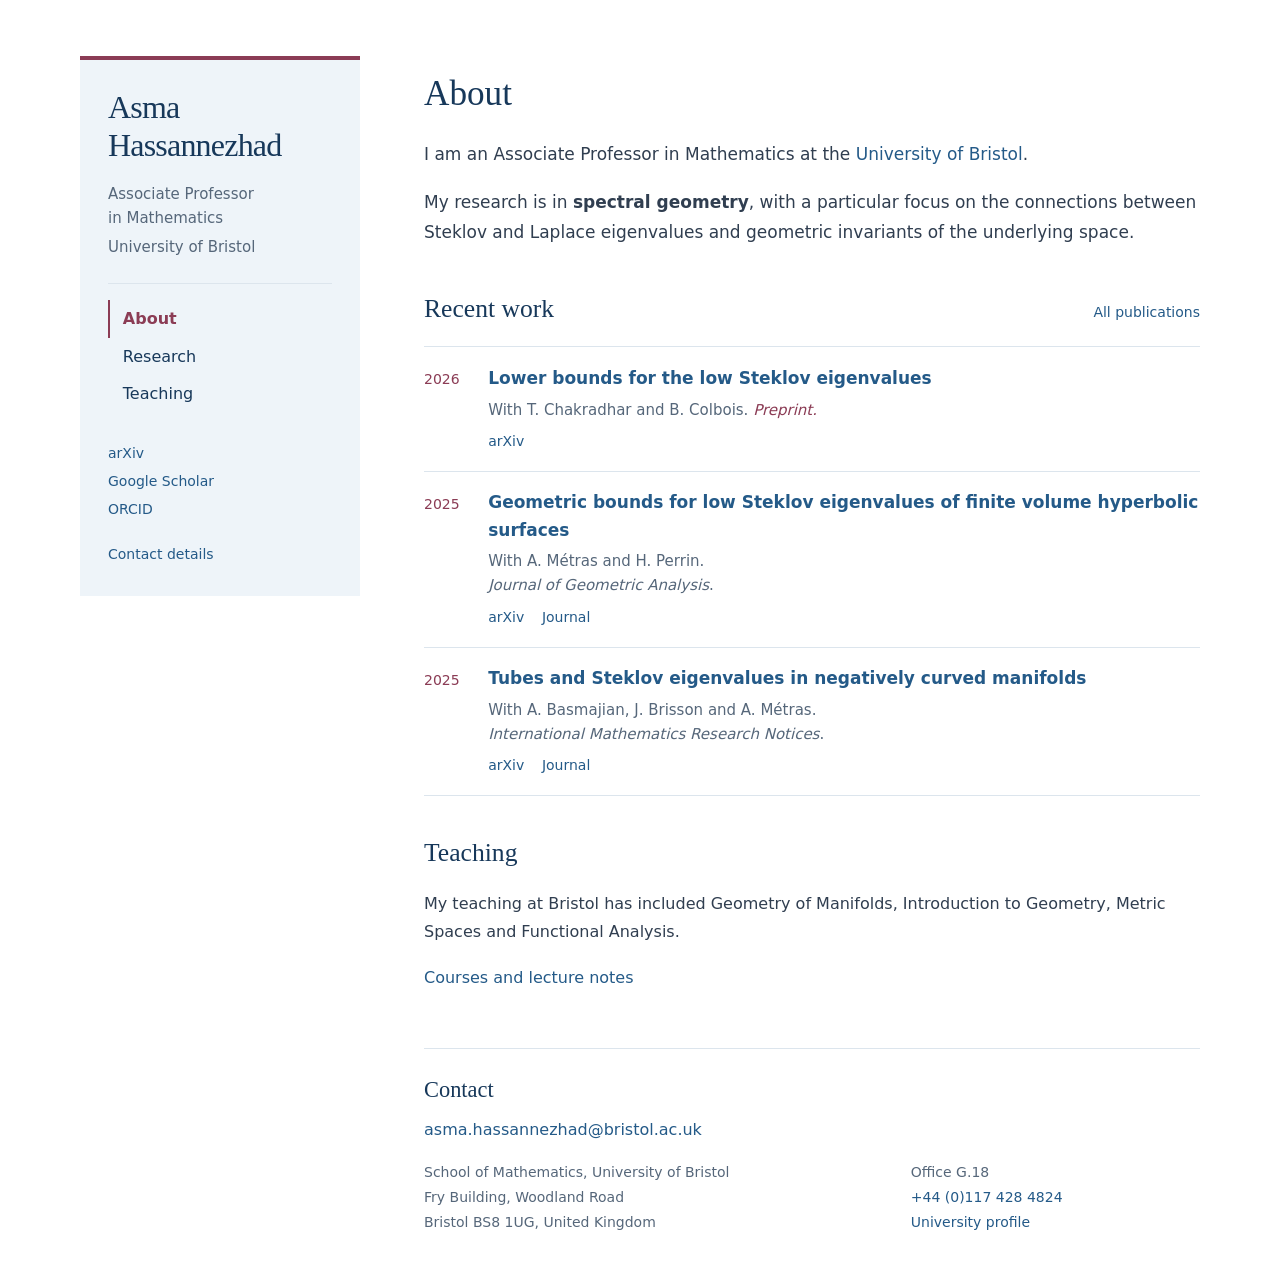
==== commit dfedf2a9: "Remove paragraph from biography section Removed a paragraph about eigenvalue bounds and nodal domain" ====
--- a/index.html
+++ b/index.html
@@ -41,7 +41,8 @@
           <!-- BIOGRAPHY: edit your introduction here. -->
           <p>I am an Associate Professor in Mathematics at the <a href="https://www.bristol.ac.uk/maths/">University of Bristol</a>.</p>
           <p>My research is in <strong>spectral geometry</strong>, with a particular focus on the connections between Steklov and Laplace eigenvalues and geometric invariants of the underlying space.</p>
-          <p>I study eigenvalue bounds and nodal domains, bringing together questions from geometry and analysis.</p>
+         
+
         </section>
         <section class="home-section" aria-labelledby="recent-title">
           <div class="section-heading"><h2 id="recent-title">Recent work</h2><a href="research/index.html">All publications</a></div>
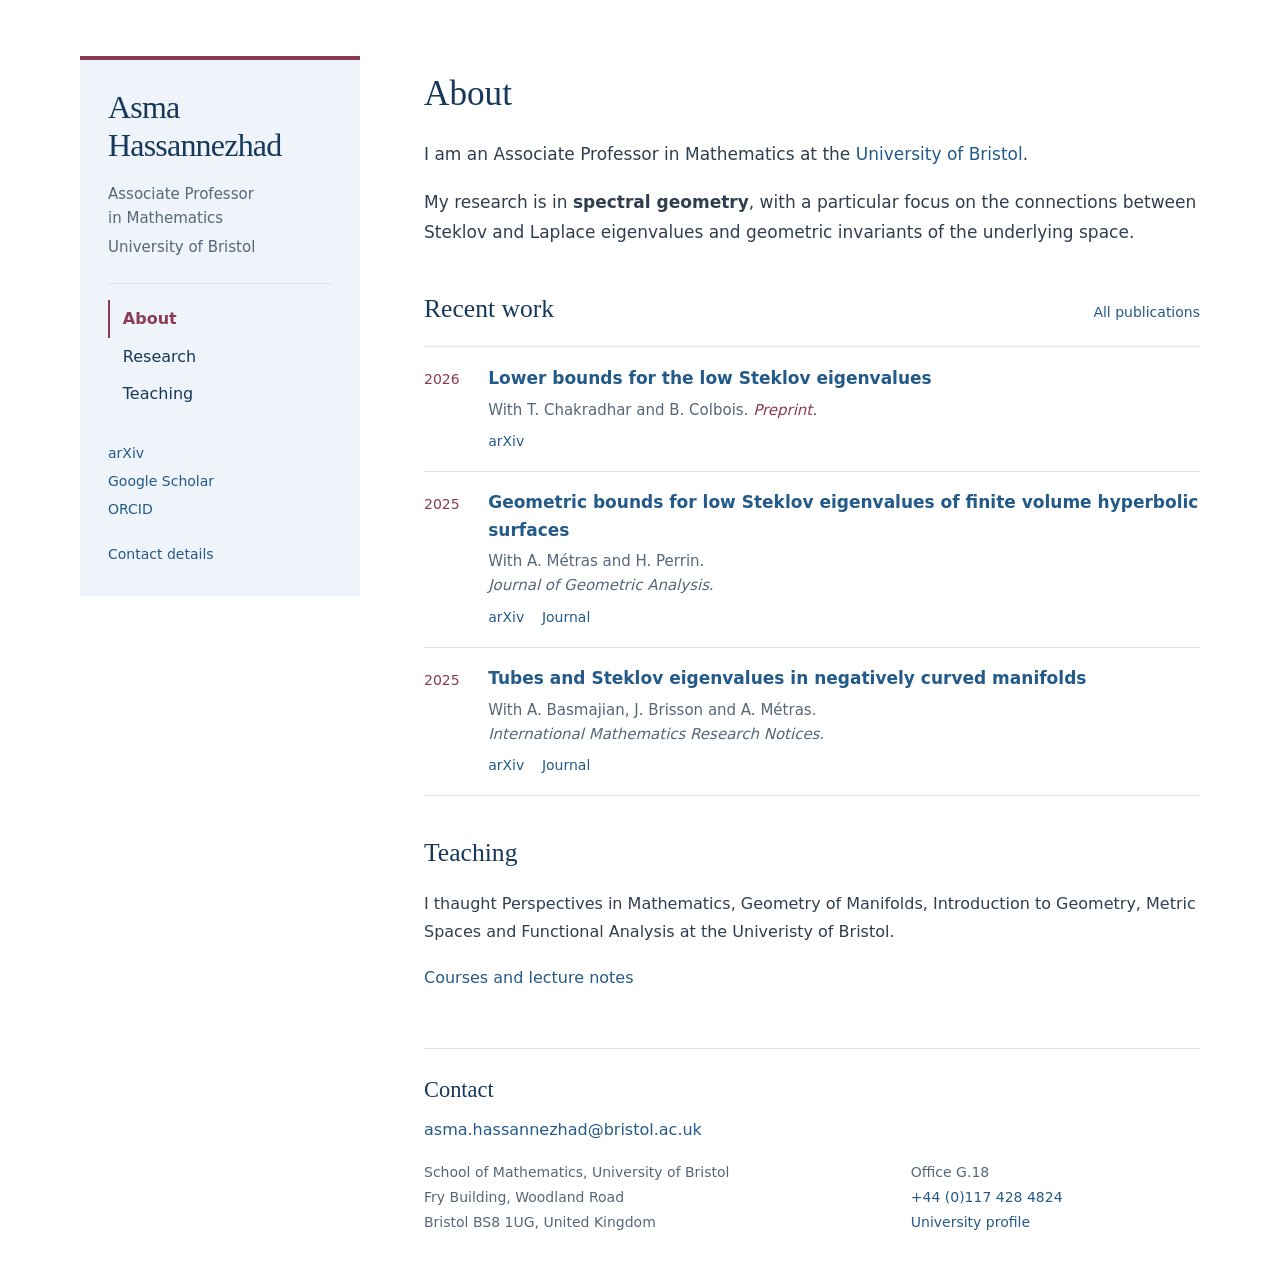
==== commit 74e615f4: "Minor edits" ====
--- a/index.html
+++ b/index.html
@@ -66,7 +66,7 @@
         </section>
         <section class="home-section" aria-labelledby="teaching-title">
           <h2 id="teaching-title">Teaching</h2>
-          <p>My teaching at Bristol has included Geometry of Manifolds, Introduction to Geometry, Metric Spaces and Functional Analysis.</p>
+          <p>I thaught Perspectives in Mathematics, Geometry of Manifolds, Introduction to Geometry, Metric Spaces and Functional Analysis at the Univeristy of Bristol.</p>
           <p><a href="teaching/index.html">Courses and lecture notes</a></p>
         </section>
       </main>
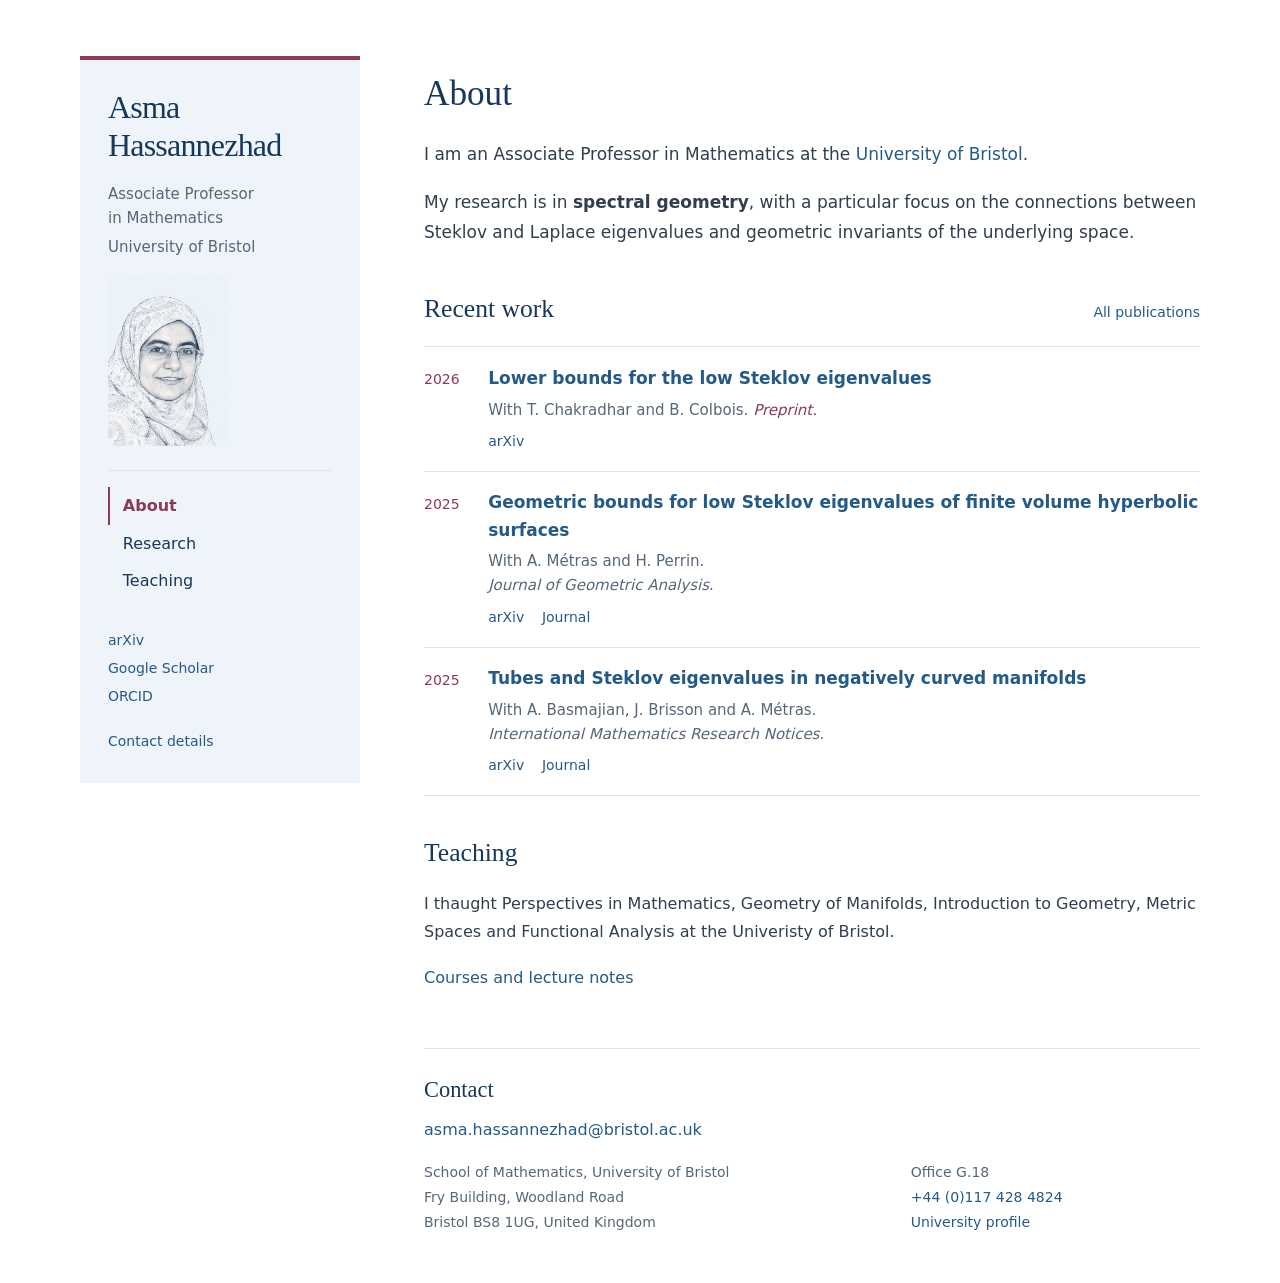
==== commit e92f3f57: "Add portrait image" ====
--- a/index.html
+++ b/index.html
@@ -22,6 +22,11 @@
       <p class="position">Associate Professor <br>in Mathematics</p>
       <p class="affiliation">University of Bristol</p>
       </div>
+      <figure class="portrait">
+  <img src="assets/asma-portrait-ink.jpg"
+       alt="Ink portrait of Asma Hassannezhad"
+       width="448" height="633">
+</figure>
       <nav class="site-nav" aria-label="Main navigation">
           <a href="index.html" aria-current="page">About</a>
           <a href="research/index.html">Research</a>
--- a/assets/style.css
+++ b/assets/style.css
@@ -58,6 +58,8 @@
 .position, .affiliation { font-size: .9375rem; line-height: 1.6; color: var(--muted); }
 .position { margin-bottom: .3rem; }
 .affiliation { margin-bottom: 0; }
+.portrait { width: 7.5rem; max-width: 100%; margin: 1.1rem 0 0; }
+.portrait img { display: block; width: 100%; height: auto; border-radius: 2px; }
 .site-nav {
   border-top: 1px solid var(--line);
   margin-top: 1.5rem;
@@ -129,6 +131,7 @@
   .layout { display: block; width: calc(100% - 2rem); padding-top: 20px; }
   .sidebar { position: static; padding: 20px; margin-bottom: 1.5rem; display: grid; grid-template-columns: minmax(0, 1fr); column-gap: 16px; }
   .identity-copy { align-self: center; }
+  .portrait { width: 5rem; }
   .site-nav, .academic-links, .sidebar-contact { grid-column: 1 / -1; }
   .main-column > main { padding-top: 0; }
   .site-name { font-size: 1.7rem; margin-bottom: .7rem; }
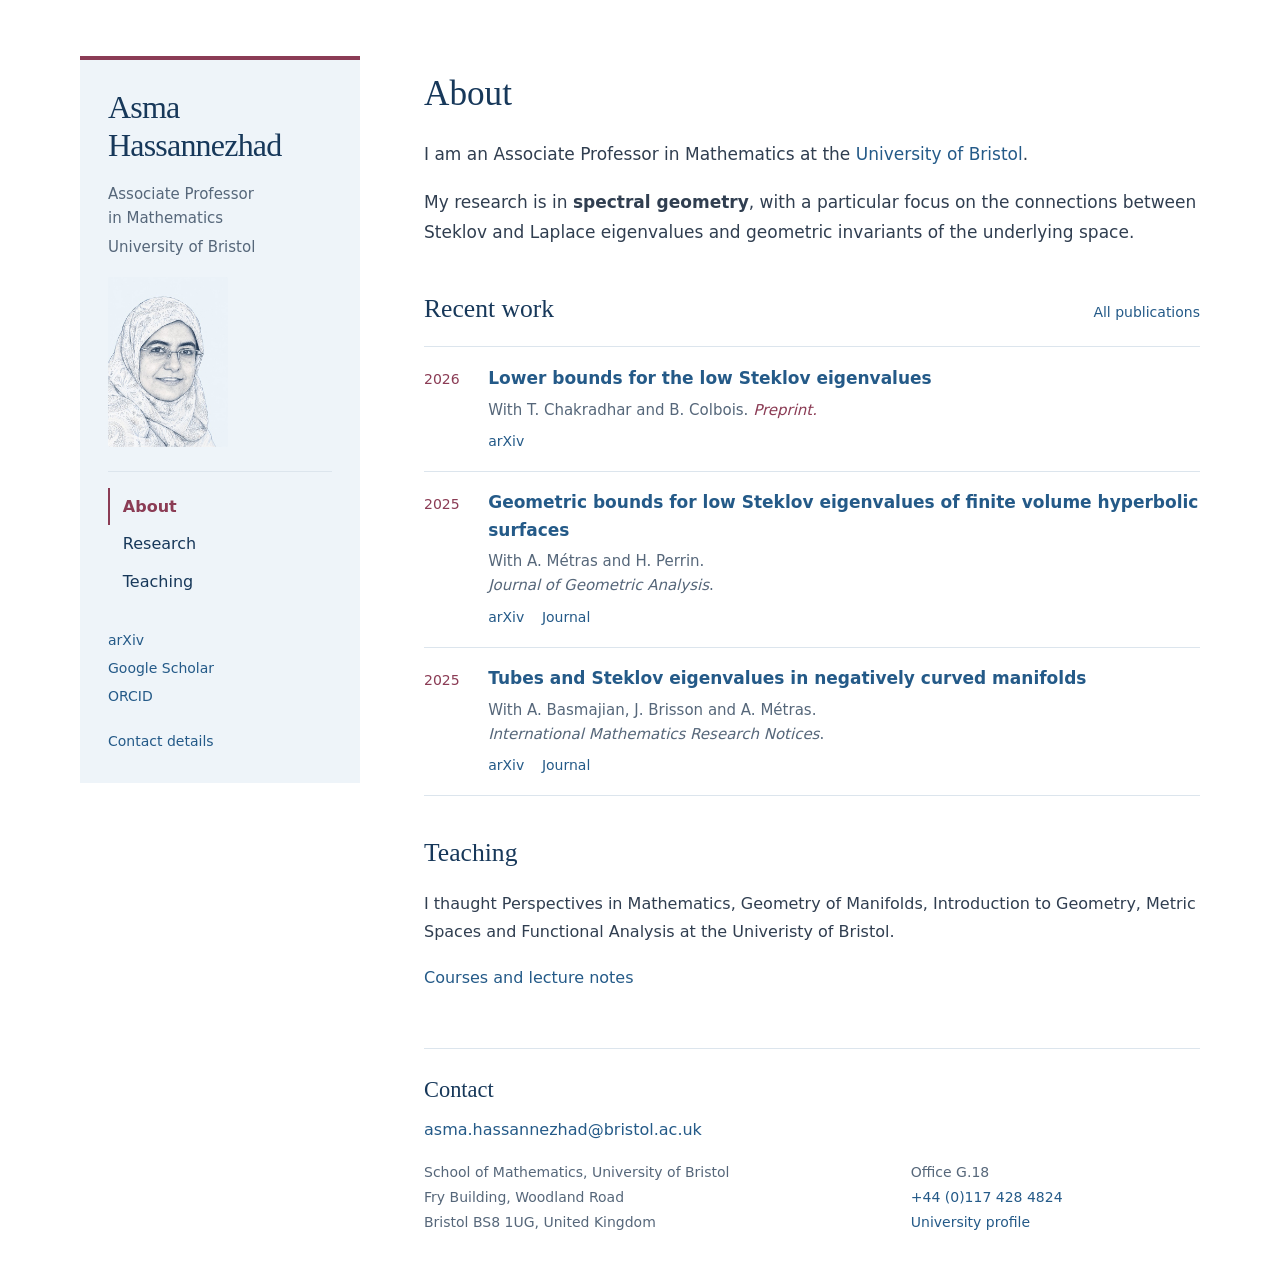
==== commit f23974e9: "Update portrait figure" ====
--- a/index.html
+++ b/index.html
@@ -22,10 +22,12 @@
       <p class="position">Associate Professor <br>in Mathematics</p>
       <p class="affiliation">University of Bristol</p>
       </div>
-      <figure class="portrait">
+      <figure class="portrait"
+        style="max-width:120px; margin:18px 0 0;">
   <img src="assets/asma-portrait-ink.jpg"
        alt="Ink portrait of Asma Hassannezhad"
-       width="448" height="633">
+       width="120" height="170"
+       style="display:block; width:100%; max-width:120px; height:auto;">
 </figure>
       <nav class="site-nav" aria-label="Main navigation">
           <a href="index.html" aria-current="page">About</a>
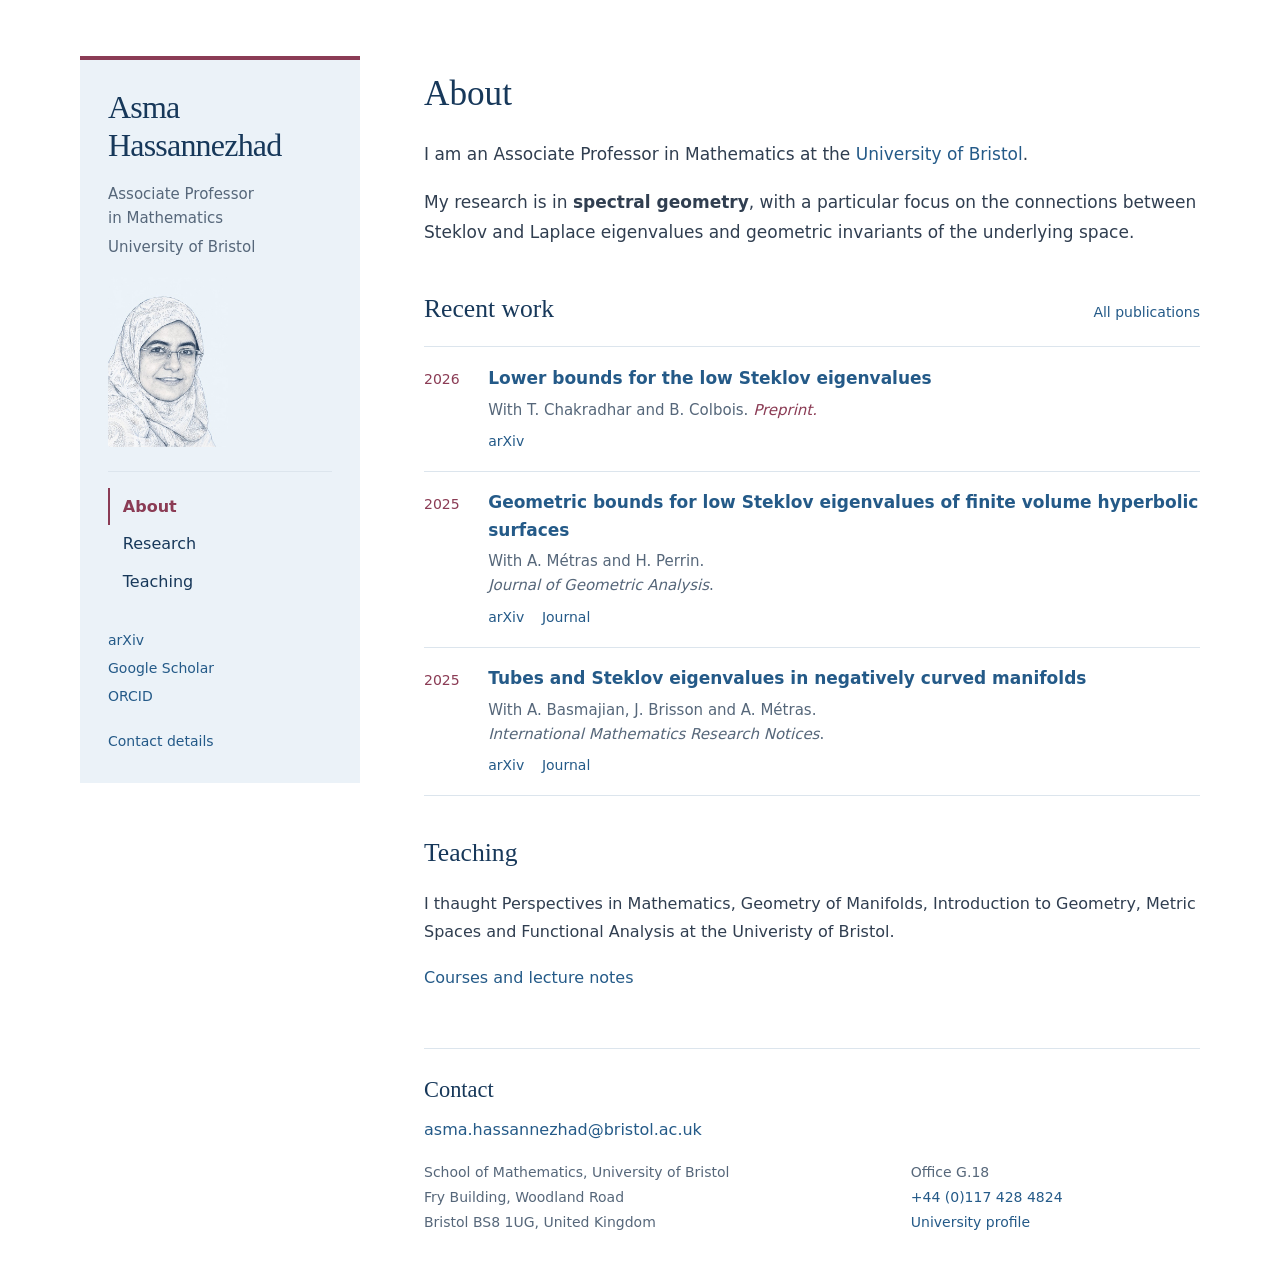
==== commit f927a454: "Add favicon and apple-touch-icon links Add favicon and apple-touch-icon links to index.html" ====
--- a/index.html
+++ b/index.html
@@ -1,5 +1,11 @@
 <!doctype html>
 <html lang="en-GB">
+  <link rel="icon" href="/favicon.ico?v=3"
+      sizes="16x16 32x32 48x48">
+<link rel="icon" type="image/png"
+      href="/favicon.png?v=3" sizes="512x512">
+<link rel="apple-touch-icon"
+      href="/apple-touch-icon.png?v=3" sizes="180x180">
 <head>
   <meta charset="utf-8">
   <meta name="viewport" content="width=device-width, initial-scale=1">
--- a/assets/style.css
+++ b/assets/style.css
@@ -6,7 +6,7 @@
   --link: #245a88;
   --line: #dce5ed;
   --accent: #8b3c55;
-  --sidebar: #eef4f9;
+  --sidebar: #ebf2f8;
   --body-font: system-ui, -apple-system, BlinkMacSystemFont, "Segoe UI", sans-serif;
   --heading-font: Georgia, "Times New Roman", serif;
 }
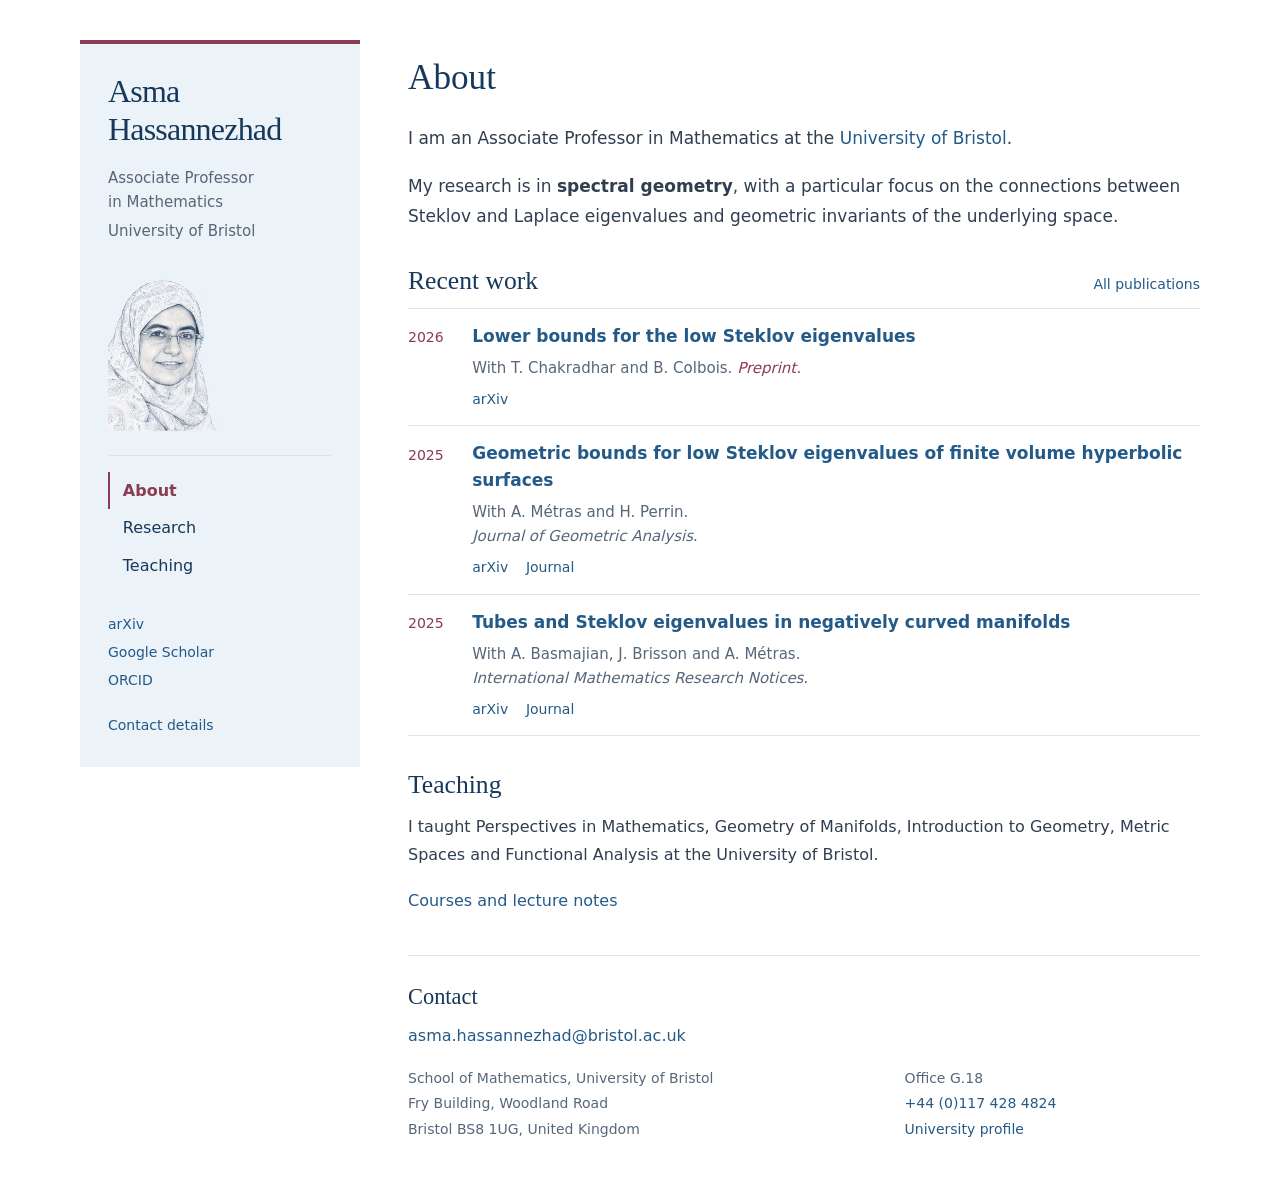
==== commit 54d8d03e: "Fix typo in teaching section paragraph" ====
--- a/index.html
+++ b/index.html
@@ -79,7 +79,7 @@
         </section>
         <section class="home-section" aria-labelledby="teaching-title">
           <h2 id="teaching-title">Teaching</h2>
-          <p>I thaught Perspectives in Mathematics, Geometry of Manifolds, Introduction to Geometry, Metric Spaces and Functional Analysis at the Univeristy of Bristol.</p>
+          <p>I taught Perspectives in Mathematics, Geometry of Manifolds, Introduction to Geometry, Metric Spaces and Functional Analysis at the University of Bristol.</p>
           <p><a href="teaching/index.html">Courses and lecture notes</a></p>
         </section>
       </main>
--- a/assets/style.css
+++ b/assets/style.css
@@ -29,7 +29,7 @@
 h1, h2, h3 { margin-top: 0; color: var(--heading); }
 h1, h2 { font-family: var(--heading-font); font-weight: 400; }
 h1 { font-size: 2.2rem; line-height: 1.25; margin-bottom: 1.5rem; }
-h2 { font-size: 1.6rem; line-height: 1.35; margin-bottom: 1.2rem; }
+h2 { font-size: 1.6rem; line-height: 1.35; margin-bottom: .6rem; }
 h3 { font-size: 1.0625rem; line-height: 1.6; font-weight: 600; }
 strong { font-weight: 600; }
 ul { margin: 0; padding: 0; list-style: none; }
@@ -39,8 +39,8 @@
   margin: 0 auto;
   display: grid;
   grid-template-columns: 280px minmax(0, 1fr);
-  column-gap: 64px;
-  padding: 56px 0 48px;
+  column-gap: 48px;
+  padding: 40px 0 40px;
 }
 .sidebar { align-self: start; position: sticky; top: 24px; padding: 28px; background: var(--sidebar); border-top: 4px solid var(--accent); }
 .main-column > main { padding-top: 16px; }
@@ -58,7 +58,7 @@
 .position, .affiliation { font-size: .9375rem; line-height: 1.6; color: var(--muted); }
 .position { margin-bottom: .3rem; }
 .affiliation { margin-bottom: 0; }
-.portrait { width: 7.5rem; max-width: 100%; margin: 1.1rem 0 0; }
+.portrait { width: 9.5rem; max-width: 100%; margin: 1.1rem 0 0; }
 .portrait img { display: block; width: 100%; height: auto; border-radius: 2px; }
 .site-nav {
   border-top: 1px solid var(--line);
@@ -78,23 +78,31 @@
 .academic-links { display: flex; flex-direction: column; align-items: flex-start; margin-top: 1.6rem; font-size: .875rem; line-height: 2; }
 .sidebar-contact { display: inline-block; margin-top: 1.2rem; font-size: .875rem; }
 .main-column { min-width: 0; }
-.introduction { margin-bottom: 2.8rem; }
+.introduction { margin-bottom: 2rem; }
 .introduction p { font-size: 1.0625rem; }
-.home-section { margin-top: 2.5rem; }
+.home-section { margin-top: 2rem; }
 .section-heading { display: flex; align-items: baseline; justify-content: space-between; gap: 1rem; }
 .section-heading > a { font-size: .875rem; flex-shrink: 0; }
 .recent-papers { border-top: 1px solid var(--line); }
-.recent-papers li { display: grid; grid-template-columns: 45px minmax(0, 1fr); gap: 1.2rem; padding: 1.1rem 0; border-bottom: 1px solid var(--line); }
+.recent-papers li { display: grid; grid-template-columns: 45px minmax(0, 1fr); gap: 1.2rem; padding: .875rem 0; border-bottom: 1px solid var(--line); }
 .paper-year { font-size: .875rem; color: var(--accent); padding-top: .15rem; }
 .recent-papers h3 { margin-bottom: .35rem; }
 .recent-papers p { font-size: .9375rem; color: var(--muted); margin: 0; line-height: 1.6; }
 .publication-status { font-style: italic; color: var(--accent); }
 .page-heading { margin-bottom: 1.6rem; }
 .page-heading p { font-size: 1.0625rem; }
-.page-index { display: flex; flex-wrap: wrap; gap: .5rem 1.35rem; padding-bottom: 1.5rem; margin-bottom: 2rem; border-bottom: 1px solid var(--line); font-size: .875rem; }
-.paper-group { margin-bottom: 2.7rem; }
+.page-index {
+  display: flex;
+  flex-wrap: wrap;
+  gap: .5rem 1.35rem;
+  padding-bottom: .5rem;
+  margin-bottom: 1rem;
+  border-bottom: 1px solid var(--line);
+  font-size: .875rem;
+}
+.paper-group { margin-bottom: 1.5rem; }
 .paper-group:last-child { margin-bottom: 0; }
-.paper { padding: 1.2rem 0; border-top: 1px solid var(--line); }
+.paper { padding: .875rem 0; border-top: 1px solid var(--line); }
 .paper h3 { margin-bottom: .4rem; }
 .paper p { font-size: .9375rem; line-height: 1.65; margin-bottom: .3rem; }
 .paper .venue { color: var(--muted); }
@@ -107,13 +115,13 @@
 .course h3, .course h4 { margin: 0 0 .15rem; color: var(--heading); font-size: 1.0625rem; line-height: 1.6; font-weight: 600; }
 .course p { font-size: .9375rem; color: var(--muted); margin: 0; }
 .course-date { font-size: .875rem; color: var(--muted); margin-bottom: .4rem; }
-.mini-course { padding: 1.3rem 0; border-top: 1px solid var(--line); }
+.mini-course { padding: 1rem 0; border-top: 1px solid var(--line); }
 .mini-course h3 { margin-bottom: .6rem; }
 .mini-course p { margin-bottom: .6rem; font-size: .9375rem; }
 .mini-course .course-date { font-size: .875rem; }
 .mini-course > a { font-size: .9375rem; }
 .mini-meta { color: var(--muted); }
-.contact { border-top: 1px solid var(--line); margin-top: 3.5rem; padding-top: 1.6rem; }
+.contact { border-top: 1px solid var(--line); margin-top: 2.5rem; padding-top: 1.6rem; }
 .contact h2 { font-size: 1.4rem; margin-bottom: .65rem; }
 .email { display: inline-block; margin-bottom: 1rem; overflow-wrap: anywhere; }
 .contact-details { display: grid; grid-template-columns: 1.6fr 1fr; gap: 1.5rem; font-size: .875rem; line-height: 1.8; color: var(--muted); }
